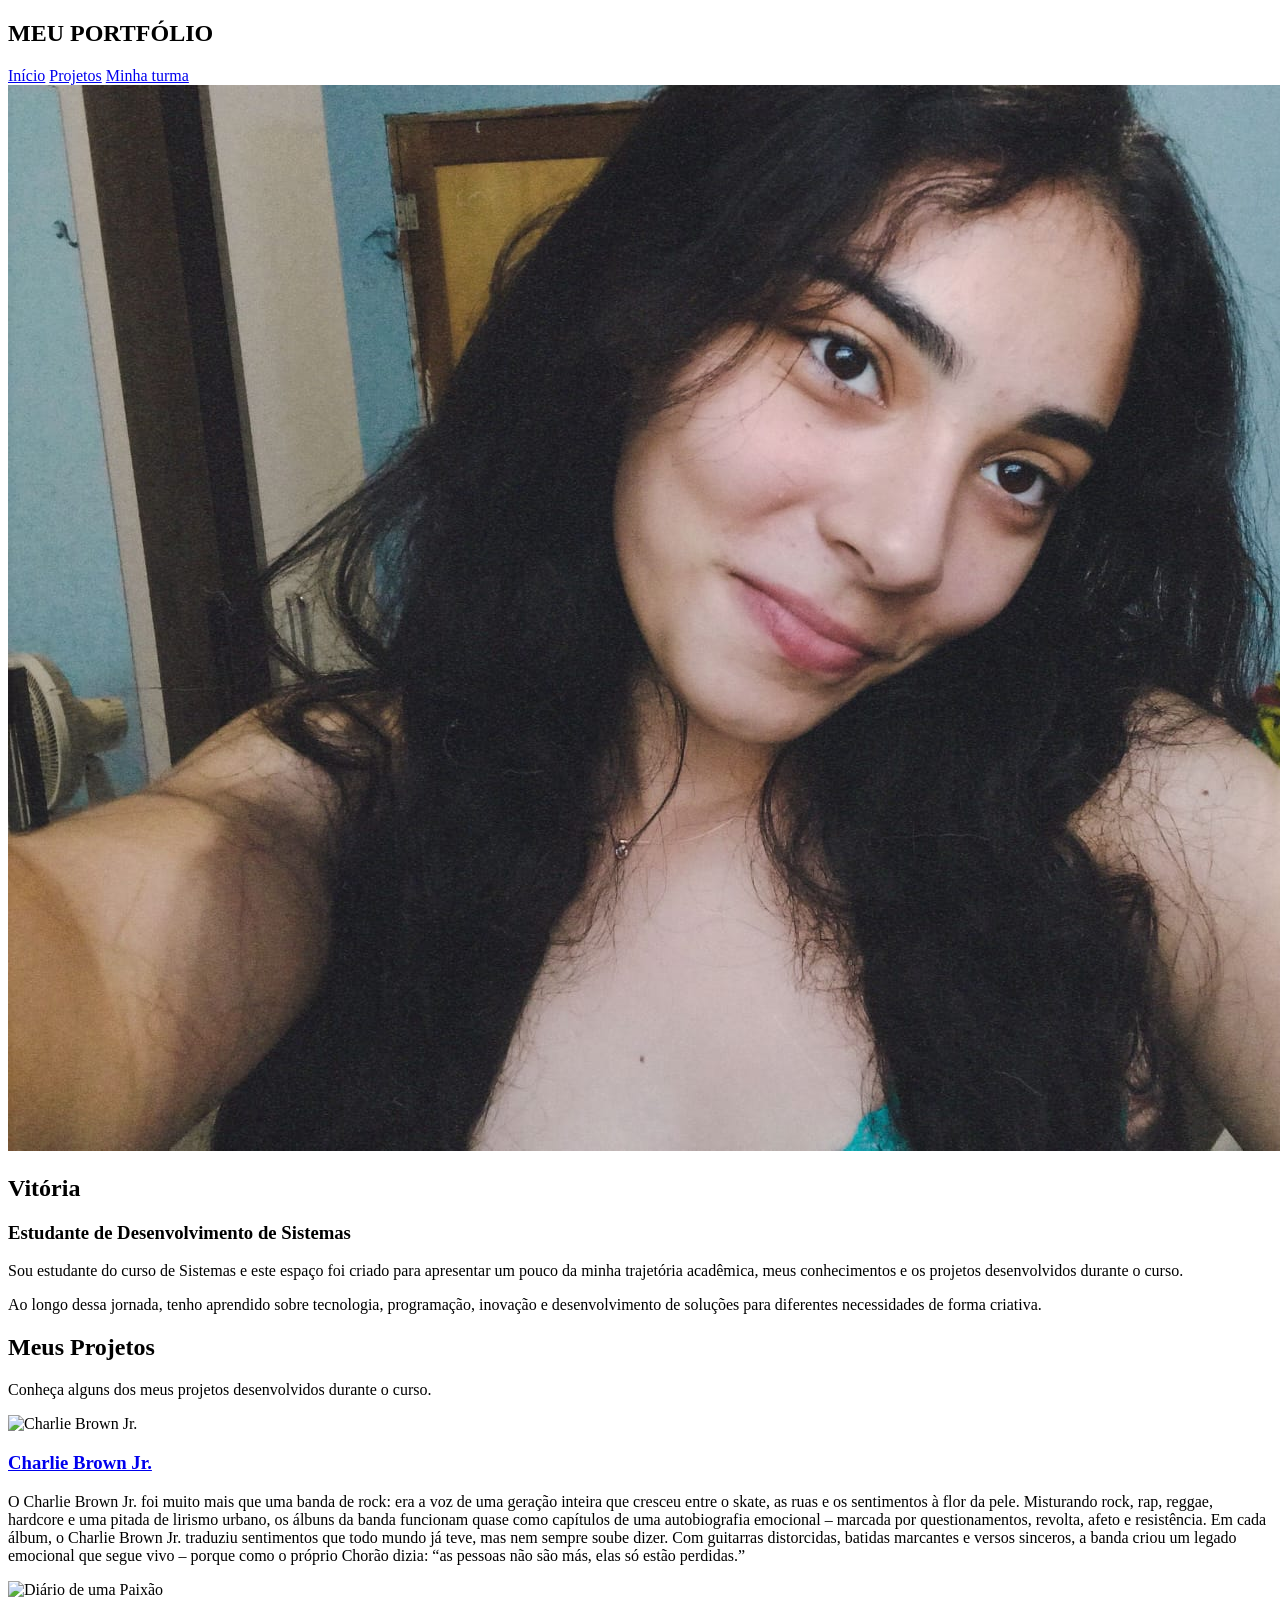
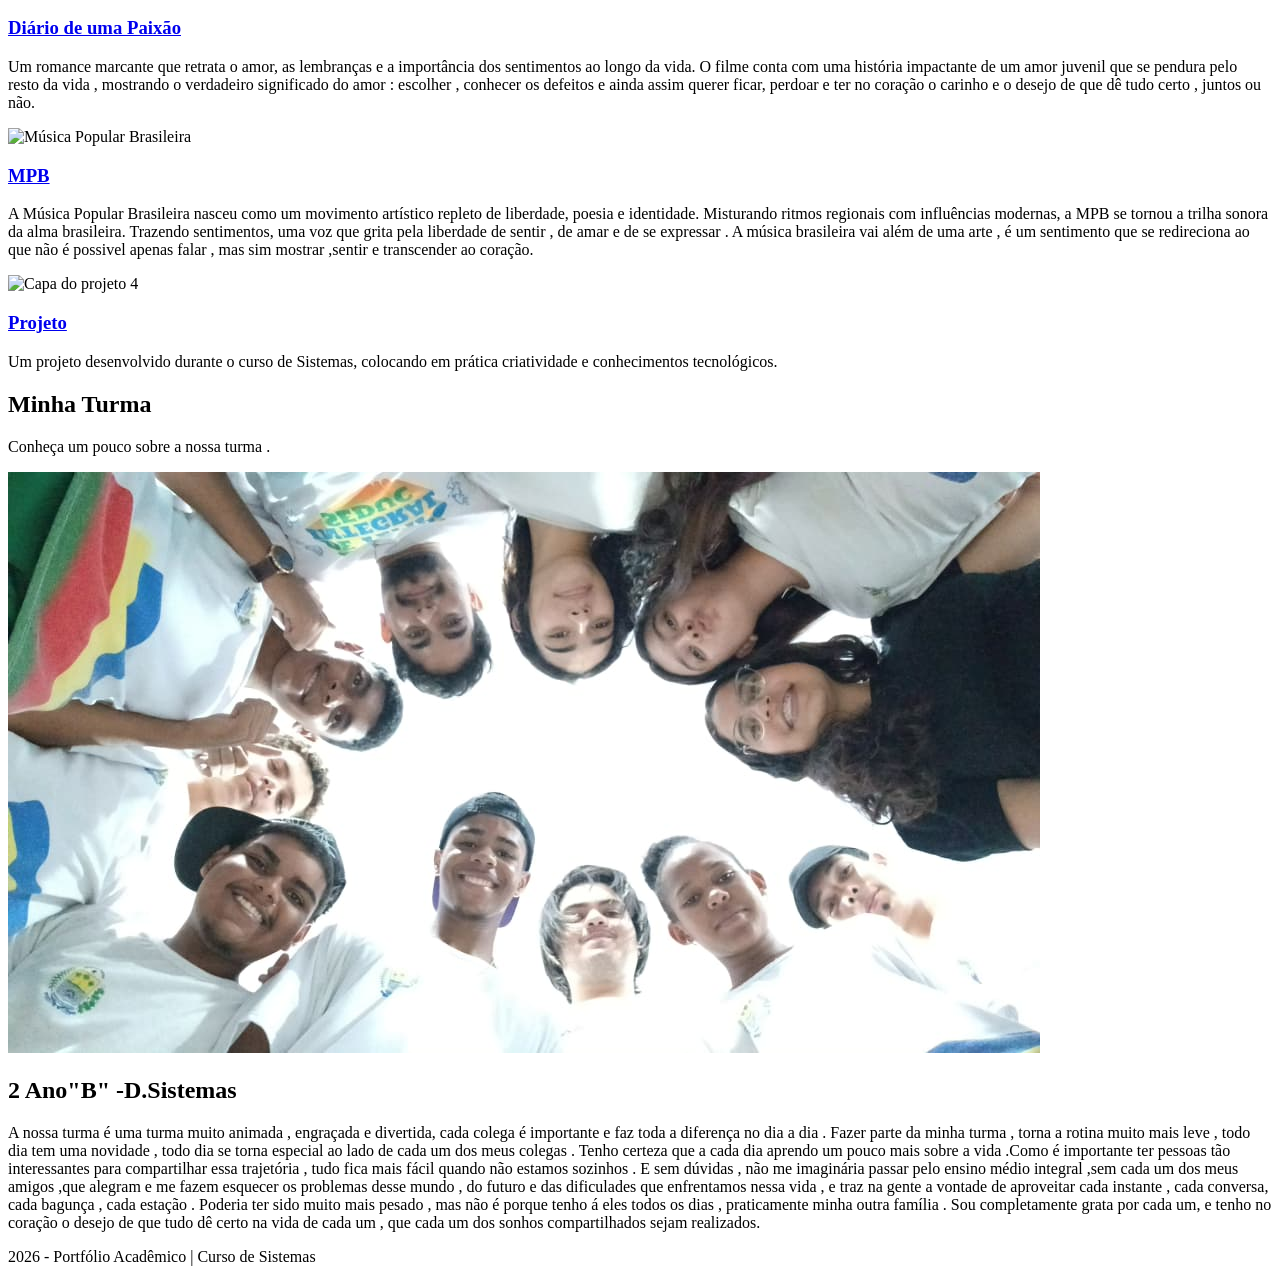
==== index.html @ c47cc1b7 "Add files via upload" ====
<!DOCTYPE html>
<html lang="pt-BR">
<head>
<meta charset="UTF-8">
<meta name="viewport" content="width=device-width, initial-scale=1.0">
<link rel="stylesheet" href="style.css">
<title>Portfólio | Sistemas</title>
</head>

<body>

<header>
    <h2>MEU PORTFÓLIO</h2>

    <nav>
        <a href="#inicio">Início</a>
        <a href="#projetos">Projetos</a>
        <a href="#professor">Minha turma</a>
    </nav>
</header>

<!-- PERFIL DO ALUNO -->

<section class="perfil" id="inicio">

    <div class="foto-wrap">

        <div class="foto-perfil">
            <img src="vitoria.jpeg" alt="foto do aluno">
        </div>

    </div>

    <div class="perfil-texto">

        <h1 class="destaque">Vitória</h1>

        <h3>Estudante de Desenvolvimento de Sistemas</h3>

        <p>
            Sou estudante do curso de Sistemas e este espaço
            foi criado para apresentar um pouco da minha
            trajetória acadêmica, meus conhecimentos e os
            projetos desenvolvidos durante o curso.
        </p>

        <p>
            Ao longo dessa jornada, tenho aprendido sobre
            tecnologia, programação, inovação e desenvolvimento
            de soluções para diferentes necessidades de forma criativa.
        </p>

    </div>

</section>

<!-- PROJETOS -->

<section class="projetos" id="projetos">

    <h2 class="titulo">Meus Projetos</h2>

    <p class="subtitulo">
        Conheça alguns dos meus projetos desenvolvidos durante o curso.
    </p>

    <div class="projetos-container">

        <!-- PROJETO 1 -->

        <div class="projeto-card">

            <div class="capa-projeto">
                <img src="https://th.bing.com/th/id/R.1461d1eced5892431a6eb67d305694c7?rik=Asre%2fvFb9mGenw&riu=http%3a%2f%2fs2.glbimg.com%2fe10mqOq9348FPrhlUTyOgqncp4s%3d%2f1200x630%2fs.glbimg.com%2fjo%2fg1%2ff%2foriginal%2f2012%2f11%2f18%2fcharlie_brow_jr_divulgacao.jpg&ehk=CvlpNWpYgzV%2b4eBYIqIy283gGyyxD%2bIrm5O3S7%2fDbZw%3d&risl=&pid=ImgRaw&r=0" alt="Charlie Brown Jr.">
            </div>

            <div class="projeto-info">

                <a href="https://charlie-brown.vercel.app" target="_blank">
                    <h3>Charlie Brown Jr.</h3>
                </a>

                <p>
                  O Charlie Brown Jr. foi muito mais que uma banda de rock: era a voz de uma geração inteira que cresceu entre o skate, as ruas e os sentimentos à flor da pele.
                 Misturando rock, rap, reggae, hardcore e uma pitada de lirismo urbano, os álbuns da banda funcionam quase como capítulos de uma autobiografia emocional – marcada por questionamentos, revolta, afeto e resistência.
                 Em cada álbum, o Charlie Brown Jr. traduziu sentimentos que todo mundo já teve, mas nem sempre soube dizer. Com guitarras distorcidas, batidas marcantes e versos sinceros, a banda criou um legado emocional que segue vivo –
                 porque como o próprio Chorão dizia: “as pessoas não são más, elas só estão perdidas.”
                </p>

            </div>
        </div>

        <!-- PROJETO 2 -->

        <div class="projeto-card">

            <div class="capa-projeto">
                <img src="https://occ-0-3011-116.1.nflxso.net/dnm/api/v6/E8vDc_W8CLv7-yMQu8KMEC7Rrr8/AAAABegKrvKk6xSPjRB3xULrR7smkeT-j9WRASWE55g7DrVYxF8Lml5d15bCEmpoEUEufxBgcU2_WgZr0FX9gndmeVtvlnBkZYtvIjYk.jpg?r=1e8" alt="Diário de uma Paixão">
            </div>

            <div class="projeto-info">

                <a href="https://diario-de-uma-paixao-ho6n.vercel.app/" target="_blank">
                    <h3>Diário de uma Paixão</h3>
                </a>

                <p>
                    Um romance marcante que retrata o amor, as lembranças
                    e a importância dos sentimentos ao longo da vida. O filme conta com uma história impactante de um amor juvenil 
                    que se pendura pelo resto da vida , mostrando o verdadeiro significado do amor : escolher , conhecer os defeitos e ainda assim querer ficar,
                    perdoar e ter no coração o carinho e o desejo de que dê tudo certo , juntos ou não.
                </p>

            </div>
        </div>

        <!-- PROJETO 3 -->

        <div class="projeto-card">

            <div class="capa-projeto">
                <img src="https://th.bing.com/th/id/R.fb9d80494f6a1b5a5e998ff9f27b845e?rik=sDPforRoSH7juA&riu=http%3a%2f%2f4.bp.blogspot.com%2f_A8f63OH7znU%2fTA5IKY9KbXI%2fAAAAAAAAAEM%2fdZ5R9hT-DY4%2fs1600%2fmpb-banner.jpg&ehk=KCYwIPT7qTVSyKHf4iqqu%2b82aK3WhiLqI2K%2fo%2fhgW3M%3d&risl=&pid=ImgRaw&r=0" alt="Música Popular Brasileira">
            </div>

            <div class="projeto-info">

                <a href="https://mpb2026.vercel.app" target="_blank">
                    <h3>MPB</h3>
                </a>

                <p>
                    A Música Popular Brasileira nasceu como um movimento
                    artístico repleto de liberdade, poesia e identidade.
                    Misturando ritmos regionais com influências modernas,
                    a MPB se tornou a trilha sonora da alma brasileira. Trazendo sentimentos, uma voz que grita pela liberdade de sentir , de amar e de se expressar .
                    A música brasileira vai além de uma arte , é um sentimento que se redireciona ao que não é possivel apenas falar , mas sim mostrar ,sentir e transcender ao coração. 
                </p>

            </div>
        </div>

        <!-- PROJETO 4 -->

        <div class="projeto-card">

            <div class="capa-projeto">
                <img src="projeto4.jpg" alt="Capa do projeto 4">
            </div>

            <div class="projeto-info">

                <a href="#">
                    <h3>Projeto</h3>
                </a>

                <p>
                    Um projeto desenvolvido durante o curso de Sistemas,
                    colocando em prática criatividade e conhecimentos tecnológicos.
                </p>

            </div>
        </div>

    </div>
</section>

<!-- PROFESSOR -->

<section id="professor">

    <h2 class="titulo">Minha Turma</h2>

    <p class="subtitulo">
        Conheça um pouco sobre a nossa turma .
    </p>

    <div class="professor">

        <div class="foto-professor">
            <img src="turma.jpeg" alt="Foto da turma">
        </div>

        <div class="Minha turma">

            <h2>2 Ano"B" -D.Sistemas</h2>

            <p>
                A nossa turma é uma turma muito animada , engraçada e divertida, cada colega é importante e faz toda a diferença no dia a dia .
                 Fazer parte da minha turma , torna a rotina muito mais leve , todo dia tem uma novidade , todo dia se torna especial ao lado de cada um dos meus colegas .
                 Tenho certeza que a cada dia aprendo um pouco mais sobre a vida .Como é importante ter pessoas tão interessantes para compartilhar essa trajetória ,
                 tudo fica mais fácil quando não estamos sozinhos . E sem dúvidas , não me imaginária passar pelo ensino médio integral ,sem cada um dos meus amigos ,que alegram 
                 e me fazem esquecer os problemas desse mundo , do futuro e das dificulades que enfrentamos nessa vida , e traz na gente a vontade de aproveitar cada instante , cada conversa,
                 cada bagunça , cada estação . Poderia ter sido muito mais pesado , mas não é porque tenho á eles todos os dias , praticamente minha outra família . Sou completamente grata por cada um,
                 e tenho no coração o desejo de que tudo dê certo na vida de cada um , que cada um dos sonhos compartilhados sejam realizados.
            </p>

        </div>

    </div>

</section>

<!-- RODAPÉ -->

<footer>
    <p>2026 - Portfólio Acadêmico | Curso de Sistemas</p>
</footer>

</body>
</html>
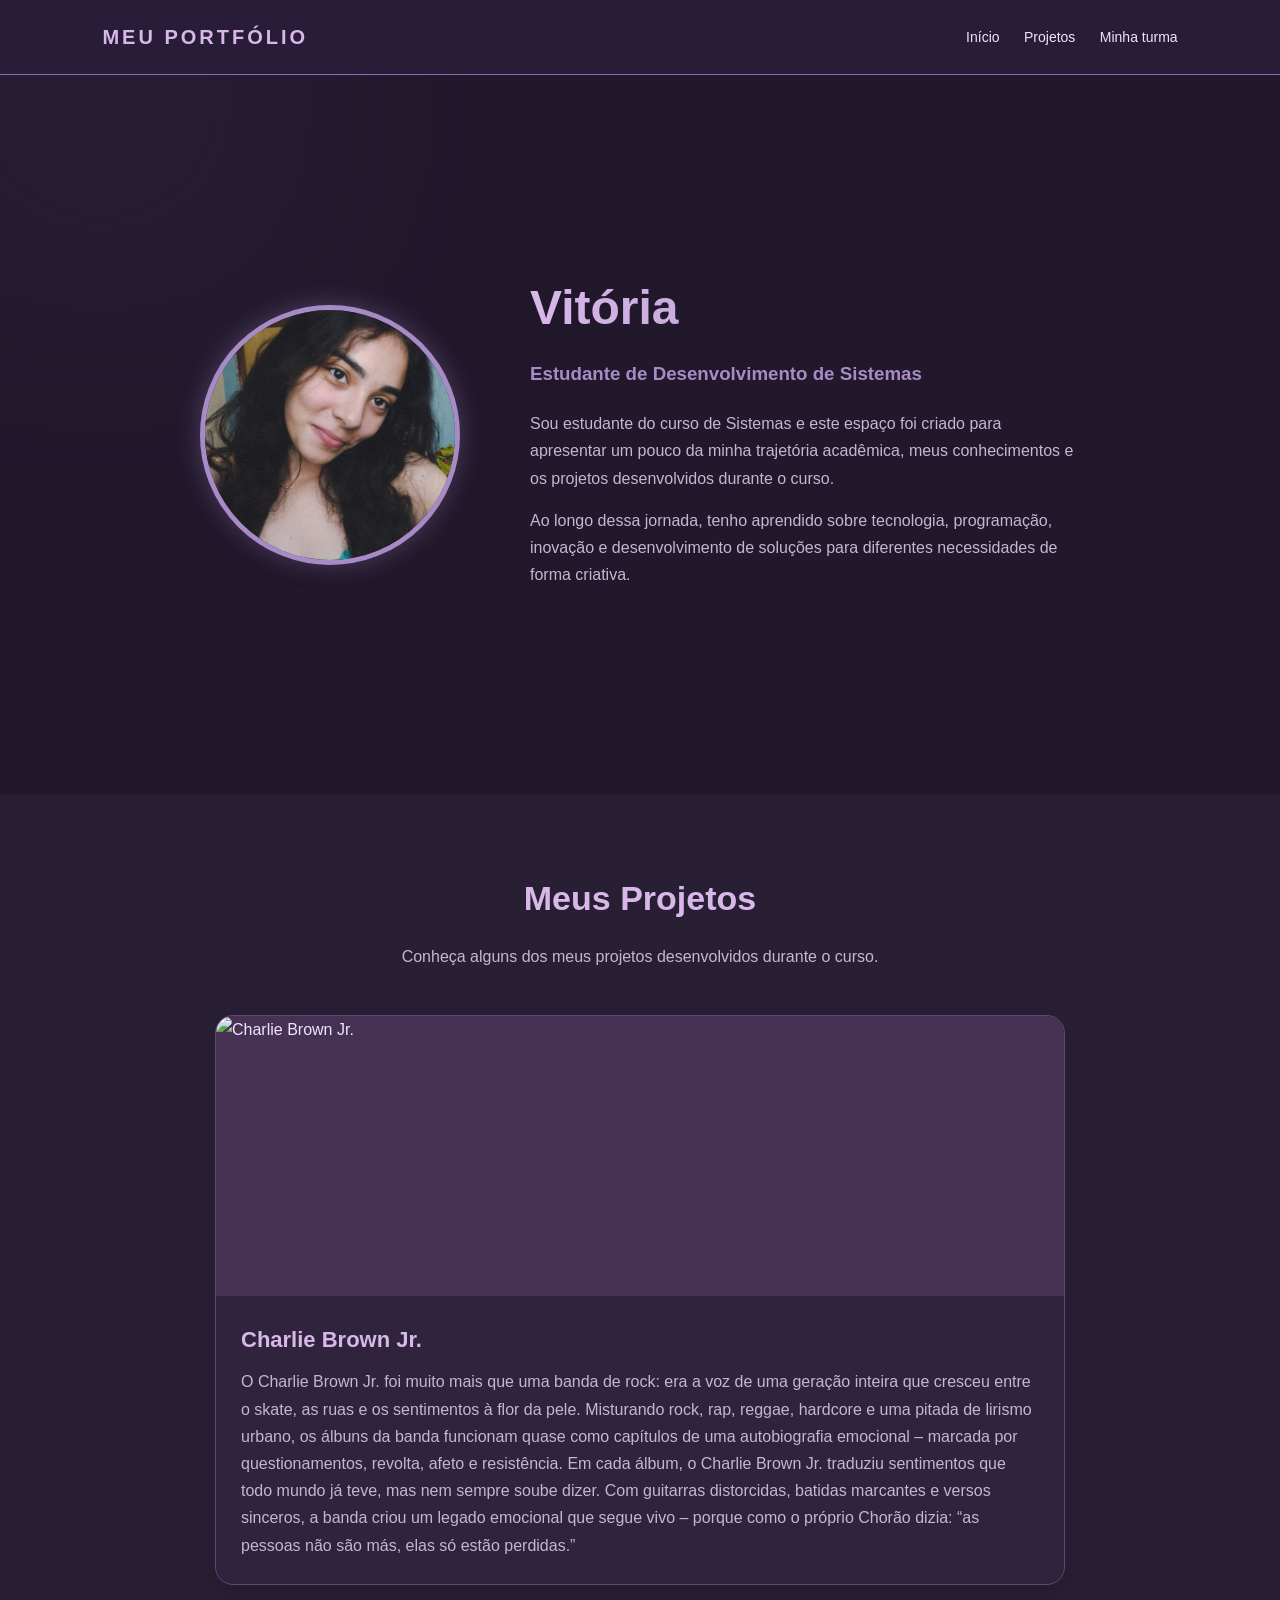
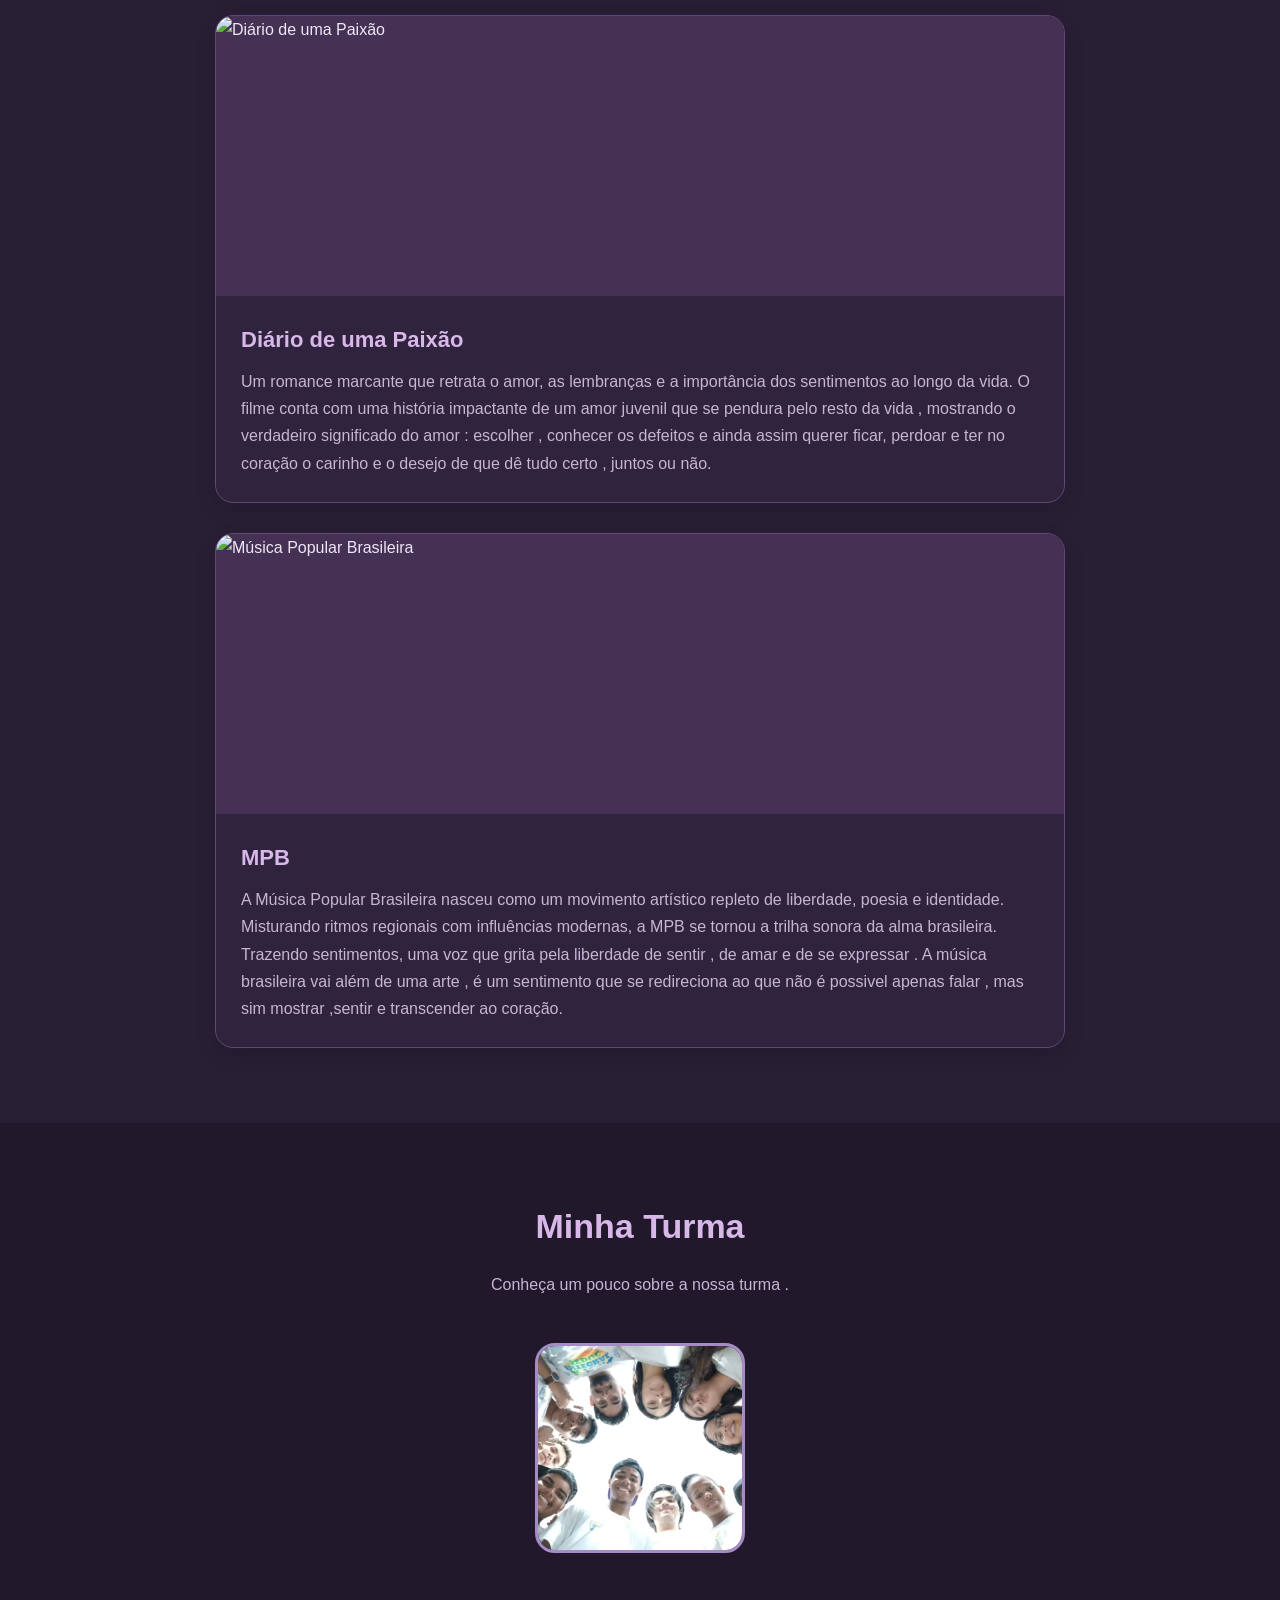
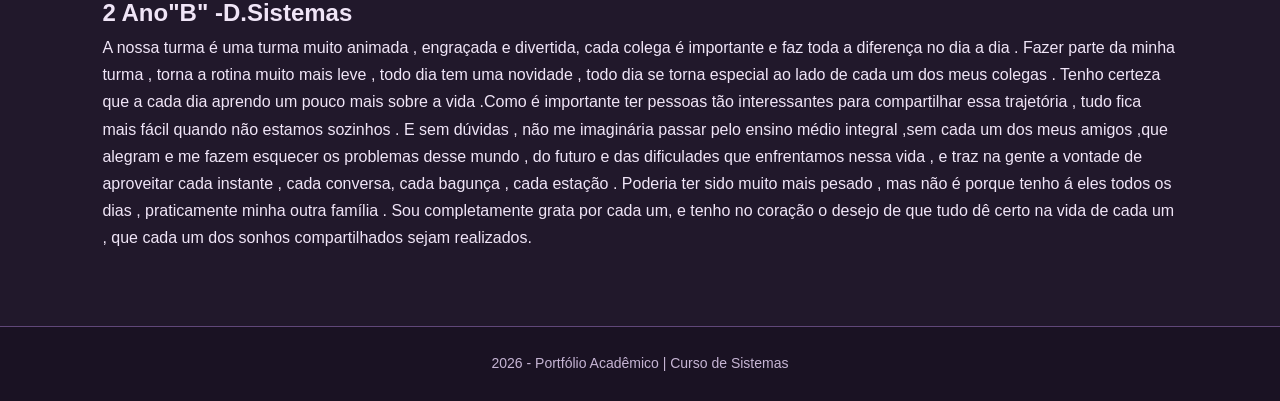
==== commit caabf90f: "Restore index.html with original content" ====
--- a/index.html
+++ b/index.html
@@ -139,29 +139,6 @@
 
             </div>
         </div>
-
-        <!-- PROJETO 4 -->
-
-        <div class="projeto-card">
-
-            <div class="capa-projeto">
-                <img src="projeto4.jpg" alt="Capa do projeto 4">
-            </div>
-
-            <div class="projeto-info">
-
-                <a href="#">
-                    <h3>Projeto</h3>
-                </a>
-
-                <p>
-                    Um projeto desenvolvido durante o curso de Sistemas,
-                    colocando em prática criatividade e conhecimentos tecnológicos.
-                </p>
-
-            </div>
-        </div>
-
     </div>
 </section>
 
@@ -208,4 +185,4 @@
 </footer>
 
 </body>
-</html>+</html>
--- a/style.css
+++ b/style.css
@@ -0,0 +1,478 @@
+
+:root {
+    --roxo: #38234F;
+    --roxo-medio: #68468B;
+    --lilas: #A78BC7;
+    --rosa: #D8B8E8;
+    --fundo: #21182B;
+    --fundo-card: #30233D;
+    --fundo-claro: #443153;
+    --texto: #F0E5F7;
+    --texto-suave: #C6B5D4;
+}
+
+a {
+    text-decoration: none;
+}
+
+* {
+    margin: 0;
+    padding: 0;
+    box-sizing: border-box;
+}
+
+html {
+    scroll-behavior: smooth;
+}
+
+body {
+    font-family: Arial, sans-serif;
+    background: var(--fundo);
+    color: var(--texto);
+    line-height: 1.7;
+    overflow-x: hidden;
+}
+
+/* FUNDO ANIMADO */
+
+body::before {
+    content: "";
+    position: fixed;
+    width: 400px;
+    height: 400px;
+    background: #704D91;
+    filter: blur(150px);
+    opacity: 0.15;
+    top: -100px;
+    left: -100px;
+    z-index: -1;
+}
+
+/* MENU */
+
+header {
+    background: rgba(42, 29, 57, 0.95);
+    backdrop-filter: blur(10px);
+    color: var(--rosa);
+    padding: 20px 8%;
+    display: flex;
+    justify-content: space-between;
+    align-items: center;
+    flex-wrap: wrap;
+    gap: 15px;
+    border-bottom: 1px solid #8D6BB2;
+    position: sticky;
+    top: 0;
+    z-index: 100;
+}
+
+header h2 {
+    letter-spacing: 3px;
+    font-size: 20px;
+}
+
+nav a {
+    color: var(--texto);
+    text-decoration: none;
+    margin-left: 20px;
+    font-size: 14px;
+    transition: 0.3s;
+    position: relative;
+}
+
+nav a::after {
+    content: "";
+    position: absolute;
+    left: 0;
+    bottom: -5px;
+    width: 0;
+    height: 2px;
+    background: var(--rosa);
+    transition: 0.3s;
+}
+
+nav a:hover {
+    color: var(--rosa);
+}
+
+nav a:hover::after {
+    width: 100%;
+}
+
+/* PERFIL */
+
+.perfil {
+    min-height: 80vh;
+    padding: 80px 8%;
+    display: flex;
+    align-items: center;
+    justify-content: center;
+    gap: 70px;
+    flex-wrap: wrap;
+}
+
+.foto-wrap {
+    position: relative;
+    animation: aparecerEsquerda 1s ease;
+}
+
+/* FOTO DE PERFIL */
+
+.foto-perfil {
+    width: 260px;
+    height: 260px;
+    border-radius: 50%;
+    border: 5px solid var(--lilas);
+    background: var(--fundo-claro);
+    overflow: hidden;
+    display: flex;
+    align-items: center;
+    justify-content: center;
+    color: var(--rosa);
+    text-align: center;
+    box-shadow: 0 0 25px #A78BC755;
+    animation: flutuar 4s ease-in-out infinite;
+    position: relative;
+    z-index: 2;
+}
+
+.foto-perfil img {
+    width: 100%;
+    height: 100%;
+    object-fit: cover;
+}
+
+/* BRILHO NA FOTO */
+
+.foto-perfil::after {
+    content: "";
+    position: absolute;
+    width: 80px;
+    height: 350px;
+    background: rgba(255,255,255,0.15);
+    transform: rotate(35deg);
+    left: -120px;
+    top: -50px;
+    animation: brilho 5s infinite;
+}
+
+.foto-perfil:hover {
+    box-shadow: 0 0 40px #C9A8ED;
+    transform: scale(1.04);
+    transition: 0.4s;
+}
+
+/* TEXTO PERFIL */
+
+.perfil-texto {
+    max-width: 550px;
+    animation: aparecerDireita 1s ease;
+}
+
+.perfil-texto h1 {
+    font-size: 48px;
+    color: var(--rosa);
+    margin-bottom: 10px;
+}
+
+.perfil-texto h3 {
+    color: var(--lilas);
+    margin-bottom: 20px;
+}
+
+.perfil-texto p {
+    margin-bottom: 15px;
+    color: var(--texto-suave);
+}
+
+/* NOME COM BRILHO */
+
+.destaque {
+    background: linear-gradient(
+        90deg,
+        #D8B8E8,
+        #A78BC7,
+        #F0D7FF,
+        #D8B8E8
+    );
+    background-size: 300%;
+    -webkit-background-clip: text;
+    -webkit-text-fill-color: transparent;
+    animation: gradiente 5s linear infinite;
+}
+
+/* SEÇÕES */
+
+section {
+    padding: 75px 8%;
+}
+
+.titulo {
+    text-align: center;
+    color: var(--rosa);
+    font-size: 34px;
+    margin-bottom: 15px;
+}
+
+.subtitulo {
+    text-align: center;
+    margin-bottom: 45px;
+    color: var(--texto-suave);
+}
+
+/* PROJETOS */
+
+.projetos {
+    background: #291F35;
+}
+
+.projetos-container {
+    display: grid;
+    grid-template-columns: 1fr;
+    gap: 30px;
+    max-width: 850px;
+    margin: auto;
+}
+
+.projeto-card {
+    background: var(--fundo-card);
+    border: 1px solid #604778;
+    border-radius: 18px;
+    overflow: hidden;
+    box-shadow: 0 8px 20px #00000025;
+    transition: 0.4s;
+    animation: subir 1s ease both;
+}
+
+.projeto-card:hover {
+    transform: translateY(-8px);
+    box-shadow: 0 12px 30px #A78BC733;
+    border-color: var(--rosa);
+}
+
+.capa-projeto {
+    height: 280px;
+    background: var(--fundo-claro);
+    display: flex;
+    align-items: center;
+    justify-content: center;
+    overflow: hidden;
+}
+
+.capa-projeto img {
+    width: 100%;
+    height: 100%;
+    object-fit: cover;
+    transition: transform 0.6s;
+}
+
+.projeto-card:hover .capa-projeto img {
+    transform: scale(1.08);
+}
+
+.projeto-info {
+    padding: 25px;
+}
+
+.projeto-info h3 {
+    color: var(--rosa);
+    font-size: 22px;
+    margin-bottom: 10px;
+    transition: 0.3s;
+}
+
+.projeto-info h3:hover {
+    color: white;
+    transform: translateX(5px);
+}
+
+.projeto-info p {
+    color: var(--texto-suave);
+}
+
+.projeto-info a {
+    text-decoration: none;
+}
+
+/* PROFESSOR */
+
+.professor {
+    display: flex;
+    align-items: center;
+    justify-content: center;
+    gap: 40px;
+    flex-wrap: wrap;
+}
+
+.foto-professor {
+    width: 210px;
+    height: 210px;
+    border-radius: 20px;
+    background: var(--fundo-claro);
+    border: 3px solid var(--lilas);
+    display: flex;
+    align-items: center;
+    justify-content: center;
+    color: var(--rosa);
+    overflow: hidden;
+    transition: 0.4s;
+}
+
+.foto-professor:hover {
+    transform: rotate(-3deg) scale(1.05);
+    box-shadow: 0 0 25px #A78BC755;
+}
+
+.foto-professor img {
+    width: 100%;
+    height: 100%;
+    object-fit: cover;
+}
+
+.professor-info {
+    max-width: 550px;
+}
+
+.professor-info h2 {
+    color: var(--rosa);
+    margin-bottom: 12px;
+    font-size: 28px;
+}
+
+.professor-info p {
+    color: var(--texto-suave);
+}
+
+/* RODAPÉ */
+
+footer {
+    background: #1A1223;
+    color: var(--texto-suave);
+    text-align: center;
+    padding: 25px;
+    font-size: 14px;
+    border-top: 1px solid #604778;
+}
+
+/* ANIMAÇÕES */
+
+@keyframes flutuar {
+    0%, 100% {
+        transform: translateY(0);
+    }
+
+    50% {
+        transform: translateY(-12px);
+    }
+}
+
+@keyframes brilho {
+    0% {
+        left: -120px;
+    }
+
+    50%, 100% {
+        left: 300px;
+    }
+}
+
+@keyframes aparecerEsquerda {
+    from {
+        opacity: 0;
+        transform: translateX(-60px);
+    }
+
+    to {
+        opacity: 1;
+        transform: translateX(0);
+    }
+}
+
+@keyframes aparecerDireita {
+    from {
+        opacity: 0;
+        transform: translateX(60px);
+    }
+
+    to {
+        opacity: 1;
+        transform: translateX(0);
+    }
+}
+
+@keyframes subir {
+    from {
+        opacity: 0;
+        transform: translateY(35px);
+    }
+
+    to {
+        opacity: 1;
+        transform: translateY(0);
+    }
+}
+
+@keyframes gradiente {
+    0% {
+        background-position: 0%;
+    }
+
+    100% {
+        background-position: 300%;
+    }
+}
+
+/* RESPONSIVIDADE */
+
+@media (max-width: 700px) {
+
+    header {
+        justify-content: center;
+        text-align: center;
+    }
+
+    nav a {
+        margin: 0 8px;
+    }
+
+    .perfil {
+        text-align: center;
+        gap: 40px;
+        padding-top: 60px;
+    }
+
+    .perfil-texto h1 {
+        font-size: 36px;
+    }
+
+    .foto-perfil {
+        width: 220px;
+        height: 220px;
+    }
+
+    .projetos-container {
+        grid-template-columns: 1fr;
+    }
+
+    .capa-projeto {
+        height: 220px;
+    }
+
+    section {
+        padding: 50px 6%;
+    }
+
+    .titulo {
+        font-size: 28px;
+    }
+}
+
+/* ACESSIBILIDADE */
+
+@media (prefers-reduced-motion: reduce) {
+    * {
+        animation: none !important;
+        transition: none !important;
+        scroll-behavior: auto !important;
+    }
+}
